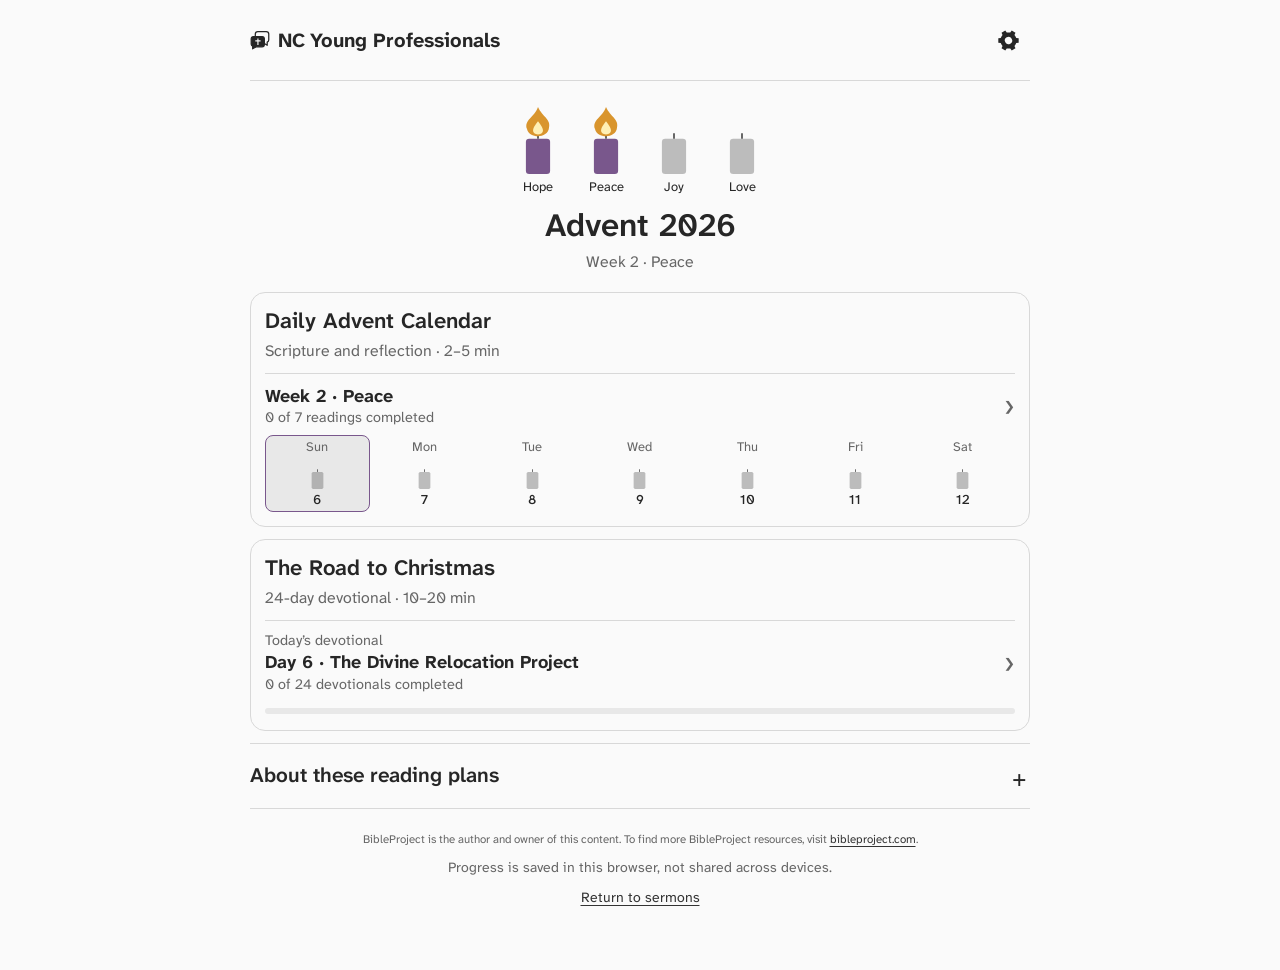
==== advent/index.html @ 1913b5bd "Share on-demand YouTube player across sermon and Advent pages" ====
<!doctype html>
<html lang="en"><head><meta charset="utf-8"><meta name="viewport" content="width=device-width,initial-scale=1"><meta name="theme-color" content="#fafafa"><meta name="robots" content="noindex, nofollow"><meta name="description" content="Advent reading companion for NC Young Professionals"><title>NC Young Professionals · Advent</title><link rel="icon" type="image/svg+xml" href="../favicon.svg?v=2"><link rel="stylesheet" href="../site.css?v=shared-player-1"><link rel="stylesheet" href="./season.css?v=6"><link rel="stylesheet" href="../video-player.css?v=1"></head><body><div class="shell"><header><a class="brand-home" href="../"><strong class="brand"><svg class="brand-icon" viewBox="0 0 64 64" aria-hidden="true" focusable="false">

<path d="M25 5h27a8 8 0 0 1 8 8v19a8 8 0 0 1-5 7v10l-13-8H25a8 8 0 0 1-8-8V13a8 8 0 0 1 8-8Z" fill="var(--bg)" stroke="currentColor" stroke-width="4" stroke-linejoin="round"/>
<g transform="translate(0 3) scale(.94)">
<path d="M12 19h29a8 8 0 0 1 8 8v19a8 8 0 0 1-8 8H22L9 61v-9a8 8 0 0 1-5-7V27a8 8 0 0 1 8-8Z" fill="currentColor" stroke="currentColor" stroke-width="4" stroke-linejoin="round"/>
<path d="M27 28v18m-7-12h14" fill="none" stroke="var(--bg)" stroke-width="4" stroke-linecap="square"/>
</g></svg>
<span>NC Young Professionals</span></strong></a><div class="header-actions"><button type="button" id="settings-open" aria-label="Settings" aria-haspopup="dialog" aria-controls="reading-settings"><svg viewBox="0 0 24 24" fill="currentColor" aria-hidden="true"><path transform="rotate(-30 12 12)" fill-rule="evenodd" d="M8.10 5.25 L9.67 4.56 L9.92 2.22 L14.08 2.22 L14.33 4.56 L15.90 5.25 L17.28 6.26 L19.43 5.31 L21.51 8.91 L19.61 10.30 L19.80 12.00 L19.61 13.70 L21.51 15.09 L19.43 18.69 L17.28 17.74 L15.90 18.75 L14.33 19.44 L14.08 21.78 L9.92 21.78 L9.67 19.44 L8.10 18.75 L6.72 17.74 L4.57 18.69 L2.49 15.09 L4.39 13.70 L4.20 12.00 L4.39 10.30 L2.49 8.91 L4.57 5.31 L6.72 6.26Z M15.5 12a3.5 3.5 0 1 0-7 0a3.5 3.5 0 1 0 7 0Z"/></svg></button></div></header><main><article id="article" class="season" aria-live="polite"><p>Loading Advent resources…</p></article></main></div><dialog id="reading-settings" aria-labelledby="settings-title">
<div class="settings-heading"><h2 id="settings-title">Settings</h2><button type="button" id="settings-close" aria-label="Close settings">×</button></div>
<div class="settings-row"><span class="translation-label-group"><span id="translation-label">Bible Translation</span><button type="button" class="info-button" id="translation-info" aria-label="About Bible translation" aria-expanded="false" aria-controls="translation-help"><svg viewBox="0 0 20 20" fill="none" stroke="currentColor" stroke-width="1.5" aria-hidden="true"><circle cx="10" cy="10" r="8"/><path d="M10 9v5"/><circle cx="10" cy="6" r=".8" fill="currentColor" stroke="none"/></svg></button><span id="translation-help" role="note" hidden>Bible translation changes links only.</span></span><div class="translation-picker" hidden><button type="button" id="translation" class="translation-badge" aria-expanded="false" aria-controls="translation-options" aria-label="Bible link translation"><span class="translation-abbreviation"></span></button><div id="translation-options" class="translation-options" role="group" aria-label="Bible translations" hidden></div></div></div>
<div class="settings-row font-row"><span id="font-label">Font</span><input type="hidden" id="reading-font" value="atkinson"><details id="font-picker"><summary aria-label="Choose reading font"><span id="selected-font">Atkinson Hyperlegible Next</span><span aria-hidden="true">⌄</span></summary><div class="font-options" role="radiogroup" aria-labelledby="font-label"><label data-font="andika"><input type="radio" name="font-choice" value="andika"><span>Andika</span></label><label data-font="atkinson"><input type="radio" name="font-choice" value="atkinson"><span>Atkinson Hyperlegible Next</span></label><label data-font="lexend"><input type="radio" name="font-choice" value="lexend"><span>Lexend</span></label><label data-font="opendyslexic"><input type="radio" name="font-choice" value="opendyslexic"><span>OpenDyslexic</span></label></div></details></div>
<div class="settings-row"><span id="size-label">Text Size</span><div class="size-options" role="group" aria-labelledby="size-label"><button id="smaller" aria-label="Decrease text size"><svg viewBox="0 0 24 24" fill="none" stroke="currentColor" stroke-width="2.4" stroke-linecap="round" aria-hidden="true"><path d="M5 12h14"/></svg></button><output id="reading-size-value" aria-live="polite">100%</output><button id="larger" aria-label="Increase text size"><svg viewBox="0 0 24 24" fill="none" stroke="currentColor" stroke-width="2.4" stroke-linecap="round" aria-hidden="true"><path d="M5 12h14M12 5v14"/></svg></button></div></div>
<div class="settings-row"><span id="appearance-label">Appearance</span><div class="appearance-options" role="group" aria-labelledby="appearance-label"><button type="button" id="theme-light"><svg viewBox="0 0 24 24" fill="none" stroke="currentColor" stroke-width="2.4" aria-hidden="true"><circle cx="12" cy="12" r="4"/><path d="M12 1v3m0 16v3M1 12h3m16 0h3M4.2 4.2l2.1 2.1m11.4 11.4 2.1 2.1M4.2 19.8l2.1-2.1M17.7 6.3l2.1-2.1"/></svg><span>Light</span></button><button type="button" id="theme-dark"><svg viewBox="0 0 24 24" fill="none" stroke="currentColor" stroke-width="2.4" aria-hidden="true"><path d="M20.5 14.2A8.8 8.8 0 0 1 9.8 3.5a8.8 8.8 0 1 0 10.7 10.7Z"/></svg><span>Dark</span></button></div></div>

</dialog><script src="../video-player.js?v=1" defer></script><script src="./season.js?v=7" defer></script></body></html>
---- site.css ----
@import url('https://fonts.googleapis.com/css2?family=Atkinson+Hyperlegible+Next:wght@400;500;600;700&display=swap');
:root {
  color-scheme: light;
  --bg: #fafafa;
  --text: #262626;
  --muted: #666666;
  --line: #d8d8d8;
  --selected: #e8e8e8;
  --link: #333333;
}

* {
  box-sizing: border-box;
}

body {
  margin: 0;
  background: var(--bg);
  color: var(--text);
  font: var(--reading-size,18px)/1.6 var(--reading-font, 'Atkinson Hyperlegible Next',system-ui,sans-serif);
}

body.dark {
  color-scheme: dark;
  --bg: #1c1c1c;
  --text: #eeeeee;
  --muted: #b8b8b8;
  --line: #484848;
  --selected: #383838;
  --link: #cccccc;
}

button {
  font: inherit;
  color: inherit;
  cursor: pointer;
}

a {
  color: var(--link);
  text-underline-offset: 3px;
}

button:focus-visible,a:focus-visible {
  outline: 3px solid var(--link);
  outline-offset: 3px;
}

.shell {
  width: min(100% - 36px,780px);
  margin: auto;
}

header {
  position: sticky;
  top: 0;
  z-index: 20;
  background: var(--bg);
  display: flex;
  align-items: center;
  justify-content: space-between;
  gap: 16px;
  padding: 18px 0;
  border-bottom: 1px solid var(--line);
}

header strong {
  font-size: 20px;
}

#theme {
  background: transparent;
  border: 1px solid var(--line);
  border-radius: 6px;
  min-height: 44px;
  padding: 5px 12px;
  font-size: 15px;
}

.weeks {
  display: flex;
  gap: 10px;
  overflow-x: auto;
  scroll-snap-type: x mandatory;
  padding: 18px 0;
}

.week {
  flex: 0 0 auto;
  min-height: 48px;
  padding: 9px 16px;
  border: 1px solid var(--line);
  background: transparent;
  border-radius: 6px;
  scroll-snap-align: start;
}

.week[aria-current=true] {
  background: var(--selected);
  border-color: var(--link);
  font-weight: 600;
}

h1 {
  font-size: 1.56em;
  line-height: 1.25;
  margin: 12px 0 18px;
  font-weight: 600;
}

h2 {
  font-size: 1.28em;
  line-height: 1.3;
  font-weight: 600;
  margin: 30px 0 12px;
}

p {
  margin: 12px 0;
}

ul,ol {
  padding-left: 26px;
  margin: 12px 0;
}

li {
  padding-left: 5px;
  margin: 0 0 16px;
}

blockquote {
  margin: 12px 0;
  padding: 0 0 0 18px;
  border-left: 3px solid var(--line);
}

blockquote p {
  margin: 0 0 15px;
}

.credit {
  color: var(--muted);
  font-size: .9em;
}

.source {
  margin: 30px 0 36px;
  font-size: 15px;
}

.empty {
  color: var(--muted);
}

article {
  padding-bottom: 18px;
}

@media(max-width:500px) {
  body {
    --reading-size: 17px;
  }
  header strong {
    font-size: 18px;
  }
  h1 {
    font-size: 1.47em;
  }
  h2 {
    font-size: 1.29em;
  }
  .shell {
    width: calc(100% - 32px);
  }
  h2 {
    margin-top: 26px;
  }
}

.controls {
  display: flex;
  gap: 6px;
  flex-shrink: 0;
}

.controls button {
  appearance: none;
  background: transparent;
  border: 0;
  border-radius: 0;
  min-width: 44px;
  min-height: 44px;
  padding: 5px;
  font-size: 17px;
}

.controls button:disabled {
  opacity: .35;
  cursor: default;
}

#theme {
  border: 0;
  border-radius: 0;
  padding: 5px;
  font-size: 22px;
}

#theme svg {
  width: 21px;
  height: 21px;
  display: block;
  margin: auto;
}

.subtitle {
  color: var(--muted);
  margin: 6px 0 20px;
  font-size: .95em;
}

h1 {
  margin-bottom: 0;
}

details {
  border-bottom: 1px solid var(--line);
  padding: 0;
}

summary {
  cursor: pointer;
  min-height: 56px;
  padding: 14px 28px 14px 0;
  list-style: none;
  position: relative;
  font-size: 1.15em;
  font-weight: 600;
  line-height: 1.35;
}

summary::-webkit-details-marker {
  display: none;
}

summary::after {
  content: '+';
  position: absolute;
  right: 3px;
  top: 14px;
  font-size: 24px;
  font-weight: 400;
}

details[open]>summary::after {
  content: '−';
}

summary:focus-visible {
  outline: 3px solid var(--link);
  outline-offset: 2px;
}

.section-body {
  padding: 0 0 14px;
}

details[open]>.section-body {
  padding-top: 5px;
}

@media(max-width:380px) {
  header {
    gap: 8px;
  }
  header strong {
    font-size: 16px;
  }
  .controls {
    gap: 4px;
  }
}

.controls button:hover:not(:disabled) {
  color: var(--link);
}

.week {
  text-decoration: none;
  color: inherit;
}

.date-share {
  display: flex;
  align-items: center;
  gap: 4px;
  flex-wrap: wrap;
  margin: 6px 0 20px;
}

.date-share .subtitle {
  margin: 0;
}

.permalink-separator {
  color: var(--muted);
  font-size: 0.95em;
}

.copy-link {
  appearance: none;
  background: none;
  border: 0;
  padding: 4px 0;
  min-height: 44px;
  color: var(--muted);
  font: inherit;
  font-size: 14px;
  cursor: pointer;
  display: inline-flex;
  align-items: center;
  gap: 5px;
}

.copy-link:hover {
  color: var(--link);
}

.copy-link svg {
  width: 16px;
  height: 16px;
}

.share-status {
  font-size: 14px;
  color: var(--muted);
}

.permalink-field {
  width: 100%;
  font: inherit;
  font-size: 14px;
  padding: 8px;
  background: var(--bg);
  color: var(--text);
  border: 1px solid var(--line);
}

.controls button {
  font-weight: 700;
}

#smaller {
  font-size: 17px;
}

#larger {
  font-size: 25px;
}

.copy-link {
  font-size: 20px;
  min-width: 44px;
  justify-content: center;
}

.controls {
  align-items: center;
}

@media(max-width:400px) {
  header {
    flex-wrap: wrap;
    gap: 6px;
  }
  header strong {
    font-size: 17px;
  }
}

.controls {
  gap: 0;
  align-items: baseline;
}

.controls button {
  min-width: 34px;
  padding-left: 3px;
  padding-right: 3px;
}

#smaller {
  font-size: 15px;
}

#theme {
  align-self: center;
  margin-left: 2px;
}

@media(max-width:380px) {
  .controls {
    gap: 0;
  }
}

.copy-link {
  font-size: .95em;
  line-height: 1.6;
}

.copy-link span {
  font-size: 1em;
  line-height: 1;
}

.copy-link span {
  filter: grayscale(1);
}

.week-strip {
  display: flex;
  align-items: center;
  gap: 10px;
}

.week-strip .weeks {
  flex: 1;
  min-width: 0;
}

.archive-toggle {
  flex: 0 0 44px;
  width: 44px;
  height: 48px;
  border: 1px solid var(--line);
  border-radius: 6px;
  background: transparent;
  color: var(--text);
  font-size: 25px;
  font-weight: 700;
  line-height: 1;
}

.archive-toggle[aria-expanded=true] {
  background: var(--selected);
}

.archive {
  max-height: 360px;
  overflow-y: auto;
  border: 1px solid var(--line);
  border-radius: 6px;
  margin: 0 0 22px;
  padding: 6px;
}

.archive .week {
  display: block;
  border: 0;
  border-radius: 3px;
  white-space: normal;
  min-height: 48px;
  padding: 10px 12px;
  font-size: .95em;
}

.archive .week+.week {
  border-top: 1px solid var(--line);
}

.archive .week span {
  display: block;
  font-size: .9em;
  color: var(--muted);
  font-weight: 400;
}

.archive .week[aria-current=true] {
  background: var(--selected);
}

.archive-toggle {
  display: flex;
  flex-direction: column;
  align-items: center;
  justify-content: center;
  padding: 0;
  font-size: 21px;
  line-height: 1;
}

.archive-toggle span {
  display: flex;
  align-items: center;
  justify-content: center;
  flex: 1;
  width: 100%;
  line-height: 1;
}

.archive-toggle .triangle-up {
  opacity: .3;
}

.archive-toggle[aria-expanded=true] .triangle-up {
  opacity: 1;
}

.archive-toggle[aria-expanded=true] .triangle-down {
  opacity: .3;
}

.archive-toggle .triangle-up {
  display: none;
}

.archive-toggle .triangle-down {
  display: flex;
  opacity: 1;
}

.archive-toggle[aria-expanded=true] .triangle-up {
  display: flex;
  opacity: 1;
}

.archive-toggle[aria-expanded=true] .triangle-down {
  display: none;
}

.archive-toggle span {
  flex: 0 0 auto;
}

.slide-track {
  display: flex;
  overflow-x: auto;
  scroll-snap-type: x mandatory;
  overscroll-behavior-x: contain;
  scrollbar-width: thin;
  aspect-ratio: 16/9;
  background: #eeeeee;
}

.slide-track figure {
  flex: 0 0 100%;
  width: 100%;
  margin: 0;
  scroll-snap-align: start;
  scroll-snap-stop: always;
}

.slide-track img {
  display: block;
  width: 100%;
  height: 100%;
  object-fit: contain;
}

.slide-deck {
  position: relative;
  --slide-control-height: 44px;
  --slide-control-width: 124px;
}

.slide-controls {
  position: absolute;
  right: 4px;
  bottom: 4px;
  display: flex;
  align-items: center;
  border-radius: 8px;
  background: rgb(255 255 255 / 26%);
  color: #262626;
}

.slide-controls button {
  background: none;
  border: 0;
  color: inherit;
  width: 44px;
  height: var(--slide-control-height);
  font-size: 24px;
}

.slide-controls button:disabled {
  opacity: .3;
  cursor: default;
}

.slide-count {
  font-size: .85em;
  min-width: 36px;
  text-align: center;
}

.slide-track:focus-visible {
  outline: 3px solid var(--link);
  outline-offset: 2px;
}

.date-share {
  margin-top: 0;
  margin-bottom: 12px;
  min-height: 0;
}

.date-share .copy-link {
  justify-content: flex-start;
  min-height: 28px;
  padding-top: 0;
  padding-bottom: 0;
  line-height: 1.6;
}

.teaser {
  border-bottom: 0;
  margin: 0 0 14px;
}

.teaser>summary {
  font-size: 1em;
  font-weight: 400;
  line-height: 1.6;
  padding: 0 26px 0 0;
  min-height: 0;
}

.teaser>summary::after {
  content: '';
  top: 9px;
  right: 5px;
  width: 8px;
  height: 8px;
  border-right: 2px solid currentColor;
  border-bottom: 2px solid currentColor;
  transform: rotate(45deg);
}

.teaser[open]>summary::after {
  content: '';
  transform: rotate(225deg);
  top: 13px;
}

.teaser-rest p {
  margin: 12px 0 0;
}

.teaser:not([open]) {
  border-bottom: 1px solid var(--line);
  margin-bottom: 0;
}

.teaser:not([open])>summary {
  min-height: 56px;
  padding: 14px 28px 14px 0;
  font-size: 1.15em;
  font-weight: 600;
  line-height: 1.35;
}

.teaser:not([open]) .teaser-opening {
  display: none;
}

.teaser[open] .teaser-label {
  display: none;
}

.teaser:not([open])>summary::after {
  content: '+';
  border: 0;
  width: auto;
  height: auto;
  transform: none;
  top: 14px;
  right: 3px;
  font-size: 24px;
  font-weight: 400;
}

.week-strip {
  align-items: stretch;
}

.week-strip .weeks {
  flex: 0 1 auto;
  width: max-content;
}

.archive-toggle {
  flex: 0 0 auto;
  align-self: stretch;
  width: auto;
  height: auto;
  min-height: 48px;
  margin: 18px 0;
  padding: 9px 16px;
  font: inherit;
  border: 1px solid var(--line);
  border-radius: 6px;
  display: flex;
  align-items: center;
  justify-content: center;
}

.archive-toggle svg {
  width: 1.3em;
  height: 1.6em;
  display: block;
}

.section-body li {
  margin-bottom: 8px;
}

.section-body li:last-child {
  margin-bottom: 0;
}

.section-body>ul,.section-body>ol {
  margin-top: 0;
  margin-bottom: 8px;
}

details:not(.teaser)[open]>summary {
  padding-bottom: 7px;
}

details:not(.teaser)[open]>.section-body {
  padding-top: 0;
}

details:not(.teaser)>summary {
  padding-top: 10px;
  padding-bottom: 10px;
  min-height: 48px;
}

details:not(.teaser)[open]>summary {
  padding-bottom: 4px;
}

details:not(.teaser)>summary::after {
  top: 10px;
}

.scripture-poetry p {
  margin: 0 0 8px;
}

.scripture-poetry p:last-child {
  margin-bottom: 0;
}

.brand {
  display: inline-flex;
  align-items: center;
  gap: 8px;
  min-width: 0;
}

.brand-icon {
  height: 1em;
  width: 1em;
  flex: 0 0 1em;
  display: block;
}

.draft-status {
  font-size: .8em;
  font-weight: 700;
  margin: 0 0 .5em;
  color: var(--muted);
}

.slide-track:has(.text-slide) {
  aspect-ratio: 16/9;
  border-radius: 10px;
  scrollbar-width: none;
  background: #eeeeee center / contain no-repeat;
}

.slide-track:has(.text-slide)::-webkit-scrollbar {
  display: none;
}

.slide-track .text-slide {
  box-sizing: border-box;
  display: flex;
  align-items: stretch;
  min-width: 0;
  min-height: 0;
  padding: clamp(8px,2vw,16px);
  padding-bottom: calc(var(--slide-control-height) + 4px);
}

.slide-track .text-slide:has(.is-quote) {
  padding-bottom: 4px;
}

.text-slide-copy {
  width: 100%;
  min-height: 0;
  overflow-y: auto;
  overscroll-behavior-y: contain;
  border-radius: 8px;
  padding: .85em;
  color: #262626;
  scrollbar-width: thin;
  scrollbar-color: rgb(38 38 38 / 35%) transparent;
}

.text-slide-copy h2 {
  font-size: 1.15em;
  margin: 0 0 .5em;
}

.text-slide-copy p {
  margin: 0;
}

.text-slide-copy p+p {
  margin-top: .6em;
}

@supports selector(::-webkit-scrollbar) {
  .text-slide-copy {
    scrollbar-width: auto;
    scrollbar-color: auto;
  }
  .text-slide-copy::-webkit-scrollbar {
    width: 10px;
  }
  .text-slide-copy::-webkit-scrollbar-track {
    background: transparent;
    margin-block: 6px;
  }
  .text-slide-copy::-webkit-scrollbar-thumb {
    background: rgb(38 38 38 / 35%);
    border: 2px solid transparent;
    background-clip: padding-box;
    border-radius: 999px;
  }
}

.text-slide-copy .slide-quote {
  margin: 0;
  padding: 0;
  border: 0;
  text-align: left;
  font-weight: 400;
}

.text-slide-copy.is-quote {
  display: flex;
  flex-direction: column;
  gap: .5em;
  overflow: hidden;
  padding-bottom: 0;
}

.slide-quote-frame {
  position: relative;
  min-height: 0;
  display: flex;
  flex-direction: column;
}

.slide-quote-scroll {
  min-height: 0;
  overflow-y: auto;
  overscroll-behavior-y: contain;
  padding-inline-end: 12px;
  scrollbar-width: none;
}

.slide-quote-scroll::-webkit-scrollbar {
  display: none;
}

.slide-quote-bar {
  position: absolute;
  inset: 4px 0;
  width: 6px;
  left: auto;
  border-radius: 999px;
  background: rgb(38 38 38 / 10%);
  pointer-events: none;
}

.slide-quote-thumb {
  display: block;
  width: 100%;
  border-radius: inherit;
  background: rgb(38 38 38 / 35%);
}

.text-slide-copy .slide-attribution {
  margin-top: auto;
  padding-right: var(--slide-control-width);
  text-align: left;
  flex-shrink: 0;
  font-size: .85em;
  line-height: 1.2;
  min-height: var(--slide-control-height);
  display: flex;
  flex-direction: column;
  justify-content: center;
}

.slide-attribution strong,.slide-attribution em {
  display: block;
}

.text-slide-copy.is-statement {
  display: flex;
  text-align: center;
}

.text-slide-copy.is-statement p {
  margin: auto;
  font-size: 1.45em;
  line-height: 1.3;
  white-space: pre-line;
}

.controls {
  position: relative;
}

.translation-picker {
  align-self: center;
  margin-inline-end: 5px;
}

.controls .translation-badge {
  display: flex;
  align-items: center;
  gap: 4px;
  min-height: 34px;
  padding: 0 6px;
  border: 1px solid var(--line);
  border-radius: 5px;
  font-size: .75rem;
  font-weight: 700;
}

.translation-badge svg {
  width: 15px;
  height: 15px;
  flex: none;
}

.translation-options {
  position: absolute;
  z-index: 5;
  top: calc(100% + 4px);
  right: 0;
  width: max-content;
  max-width: min(24rem,calc(100vw - 32px));
  max-height: 60vh;
  overflow: auto;
  padding: 4px;
  border: 1px solid var(--line);
  border-radius: 7px;
  background: var(--bg);
  box-shadow: 0 4px 12px #0002;
}

.controls .translation-option {
  display: block;
  width: 100%;
  padding: 7px 10px;
  text-align: left;
  font-size: .875rem;
  font-weight: 400;
  line-height: 1.3;
  border-radius: 4px;
}

.translation-option b {
  font-weight: 700;
}

.translation-option:hover,.translation-option[aria-pressed=true] {
  background: var(--selected);
}

.translation-option:focus-visible {
  outline-offset: -3px;
}

@media(max-width:400px) {
  .controls {
    margin-inline-start: auto;
  }
}

.slide-deck-section[open] .slide-track:has(.text-slide) {
  background-image: var(--slide-background, none);
}

.red-letter {
  color: #a12626;
}

body.dark .red-letter {
  color: #ff9292;
}

.slide-reference {
  display: inline-flex;
  align-items: center;
  gap: 0.2em;
  padding: 0.08em 0.35em;
  border-radius: 0.35em;
  background: var(--selected);
  line-height: 1.2;
  text-decoration: none;
  white-space: nowrap;
}

.slide-reference:hover {
  background: var(--line);
}

.slide-reference svg {
  width: 1em;
  height: 1em;
}

.series-nav {
  display: flex;
  flex-wrap: wrap;
  align-items: center;
  gap: 0.4rem;
  margin-top: 12px;
}

.series-name {
  margin-inline-end: 0.15rem;
  font-size: 1.05em;
  font-style: italic;
  font-weight: 600;
}

.series-part {
  display: inline-block;
  padding: 0.1em 0.6em;
  border: 1px solid var(--line);
  border-radius: 0.4em;
  color: var(--link);
  font-size: 0.85em;
  line-height: 1.5;
  text-decoration: none;
}

a.series-part:hover {
  background: var(--selected);
}

.series-part[aria-current="page"] {
  border-color: var(--text);
  background: var(--text);
  color: var(--bg);
}

.series-nav + h1 {
  margin-top: 0.2em;
}

.teaser[open]:has(+ details.recording[open]) {
  margin-bottom: 0;
}

details.recording[open] > summary {
  min-height: 24px;
  padding: 0 26px 0 0;
  font-size: 0;
}

details.recording[open] > summary::after {
  content: '';
  top: 8px;
  right: 5px;
  width: 8px;
  height: 8px;
  border-right: 2px solid currentColor;
  border-bottom: 2px solid currentColor;
  transform: rotate(225deg);
}

.follow-ups-toggle {
  background: none;
  border: 0;
  padding: 0;
  color: var(--link);
  font-size: 15px;
  text-decoration: underline;
  text-underline-offset: 3px;
}
.group-follow-up { color: var(--muted); }
.group-follow-up[hidden] { display: none; }

/* Keep anchored content and keyboard focus below the sticky header. */
html {
  scroll-padding-top: calc(var(--header-height, 80px) + 12px);
}

@font-face { font-family: 'OpenDyslexic'; src: url('./fonts/OpenDyslexic-Regular.woff2'); font-weight: 400; font-style: normal; font-display: swap; }

@font-face { font-family: 'OpenDyslexic'; src: url('./fonts/OpenDyslexic-Bold.woff2'); font-weight: 700; font-style: normal; font-display: swap; }

@font-face { font-family: 'OpenDyslexic'; src: url('./fonts/OpenDyslexic-Italic.woff2'); font-weight: 400; font-style: italic; font-display: swap; }

@font-face { font-family: 'OpenDyslexic'; src: url('./fonts/OpenDyslexic-Bold-Italic.woff2'); font-weight: 700; font-style: italic; font-display: swap; }

@font-face { font-family: 'Andika'; src: url('./fonts/Andika-Regular.ttf'); font-weight: 400; font-style: normal; font-display: swap; }

@font-face { font-family: 'Andika'; src: url('./fonts/Andika-Bold.ttf'); font-weight: 700; font-style: normal; font-display: swap; }

@font-face { font-family: 'Andika'; src: url('./fonts/Andika-Italic.ttf'); font-weight: 400; font-style: italic; font-display: swap; }

@font-face { font-family: 'Andika'; src: url('./fonts/Andika-BoldItalic.ttf'); font-weight: 700; font-style: italic; font-display: swap; }

@font-face { font-family: 'Lexend'; src: url('./fonts/Lexend.ttf'); font-weight: 100 900; font-display: swap; }
#settings-open { display: grid; place-items: center; flex: 0 0 44px; width: 44px; height: 44px; padding: 8px; border: 0; background: transparent; border-radius: 6px; }
#settings-open svg { width: 27px; height: 27px; }
:is(#reading-settings, #sermon-archive) { color: var(--text); background: var(--bg); border: 1px solid var(--line); border-radius: 16px; padding: 24px; width: min(480px, calc(100% - 32px)); max-height: calc(100dvh - 32px); overflow-y: auto; font: 17px/1.5 'Atkinson Hyperlegible Next', system-ui, sans-serif; }
:is(#reading-settings, #sermon-archive)::backdrop { background: #0006; }
body:has(:is(#reading-settings, #sermon-archive)[open]) { overflow: hidden; }
.settings-heading { display: flex; align-items: center; justify-content: space-between; gap: 12px; margin-bottom: 12px; }
.settings-heading h2 { font-size: 23px; margin: 0; }
#settings-close { border: 0; background: transparent; font-size: 30px; width: 44px; height: 44px; }
.settings-row { display: flex; justify-content: space-between; align-items: center; gap: 14px; padding: 18px 0; border-bottom: 1px solid var(--line); }
.settings-row > label, .settings-row > span { font-weight: 600; }
.settings-row select, .settings-row .translation-badge { font: inherit; color: inherit; background: var(--bg); border: 1px solid var(--line); border-radius: 6px; padding: 8px 10px; min-height: 44px; width: 180px; max-width: 48vw; }
.settings-row .translation-picker { position: relative; margin: 0; }
.settings-row .translation-badge { display: flex; align-items: center; gap: 8px; justify-content: center; cursor: pointer; }
.settings-row .translation-badge::after { content: '⌄'; margin-left: auto; }
.settings-row .translation-badge svg { width: 18px; height: 18px; }
.settings-row .translation-options { position: static; width: 100%; max-height: 210px; box-shadow: none; margin-top: 6px; }
.settings-row:has(.translation-options:not([hidden])) { align-items: flex-start; }
.settings-row .translation-option { display: block; width: 100%; text-align: left; border: 0; border-radius: 4px; background: transparent; padding: 9px; font-size: 15px; }
.settings-row .translation-option[aria-pressed=true], .settings-row .translation-option:hover { background: var(--selected); }
.size-options, .appearance-options { display: flex; align-items: center; border: 1px solid var(--line); border-radius: 7px; overflow: hidden; }
.size-options button, .appearance-options button { border: 0; background: transparent; padding: 8px 10px; min-height: 44px; min-width: 44px; }
.size-options output { min-width: 58px; text-align: center; }
.size-options #smaller { font-size: 16px; }
.size-options #larger { font-size: 25px; }
.appearance-options button[aria-pressed=true] { background: var(--text); color: var(--bg); }
:is(#reading-settings, #sermon-archive) button:focus-visible, #reading-font:focus-visible { outline: 2px solid var(--text); outline-offset: -3px; }
.settings-note { font-size: 14px; color: var(--muted); margin: 20px 0 0; }
@media (max-width: 540px) {
  :is(#reading-settings, #sermon-archive) { margin: auto 0 0; width: 100%; max-width: 100%; max-height: 90dvh; border-radius: 18px 18px 0 0; padding: 20px 20px max(24px, env(safe-area-inset-bottom)); }
  header { flex-wrap: nowrap; gap: 8px; }
}
@media (max-width: 350px) {
  .settings-row { flex-wrap: wrap; }
}

.translation-label-group { position: relative; display: flex; flex-wrap: wrap; align-items: center; gap: 4px; }
.info-button { display: inline-grid; place-items: center; width: 28px; height: 28px; padding: 0; border: 1px solid var(--muted); border-radius: 50%; background: transparent; color: var(--muted); font: 600 15px Georgia, serif; cursor: pointer; }
#translation-help { flex-basis: 100%; font-size: 14px; font-weight: 400; color: var(--muted); padding-top: 5px; }
.font-row { align-items: flex-start; }
#font-picker { width: 260px; max-width: 70%; margin: 0; padding: 0; border: 0; }
#font-picker summary { display: flex; justify-content: space-between; align-items: center; gap: 8px; min-height: 44px; padding: 8px 10px; border: 1px solid var(--line); border-radius: 6px; cursor: pointer; font-size: 16px; font-weight: 400; }
#font-picker summary::after, #font-picker summary::before { display: none; }
#font-picker summary::-webkit-details-marker { display: none; }
#font-picker .font-options { padding: 4px; margin-top: 4px; border: 1px solid var(--line); border-radius: 6px; }
.font-options label { display: flex; align-items: center; gap: 8px; min-height: 48px; padding: 8px; cursor: pointer; font-size: 16px; }
.font-options label:has(:checked) { background: var(--selected); border-radius: 4px; }
.font-options input { accent-color: var(--text); flex-shrink: 0; }

/* Small information glyph with a comfortably sized tap target. */
.info-button { width: 28px; height: 32px; border: 0; flex: 0 0 28px; }
.info-button svg { width: 15px; height: 15px; }
.appearance-options button { display: inline-flex; align-items: center; justify-content: center; gap: 7px; }
.appearance-options svg { width: 21px; height: 21px; flex-shrink: 0; }
#settings-open svg { width: 25px; height: 25px; }

.size-options button { display: grid; place-items: center; }
.size-options button svg { width: 20px; height: 20px; }

/* Series metadata stays compact without changing badge navigation. */
.series-part-wrap {
  display: inline-flex;
}
.series-part-tooltip {
  display: none;
  position: fixed;
  z-index: 30;
  width: max-content;
  max-width: min(280px, calc(100vw - 16px));
  padding: 9px 12px;
  border: 1px solid var(--line);
  border-radius: 7px;
  background: var(--bg);
  color: var(--text);
  box-shadow: 0 3px 12px #0002;
  font-size: 14px;
  line-height: 1.4;
  font-style: normal;
  font-weight: 400;
  text-align: left;
  white-space: normal;
}
.series-part-tooltip strong,
.series-part-tooltip > span {
  display: block;
}
.series-part-tooltip > span {
  margin-top: 3px;
  color: var(--muted);
}
.series-part-wrap.show-tooltip .series-part-tooltip {
  display: block;
}
.series-part[tabindex]:focus-visible {
  outline: 3px solid var(--link);
  outline-offset: 3px;
}

/* Primary navigation lives beside Settings, without repeating the sermon heading. */
.header-actions {
  display: flex;
  align-items: center;
  gap: 4px;
  flex-shrink: 0;
}
header .brand { min-width: 0; }
.header-archive {
  display: grid;
  place-items: center;
  position: relative;
  flex: 0 0 44px;
  width: 44px;
  height: 44px;
  padding: 8px;
  border: 0;
  border-radius: 6px;
  background: transparent;
}
.header-archive svg { width: 25px; height: 25px; }
.header-archive::after {
  content: 'All Sermons';
  display: none;
  position: absolute;
  top: calc(100% + 4px);
  right: 0;
  padding: 5px 8px;
  border: 1px solid var(--line);
  border-radius: 5px;
  background: var(--bg);
  color: var(--text);
  font: 14px/1.4 'Atkinson Hyperlegible Next', system-ui, sans-serif;
  white-space: nowrap;
}
.header-archive:focus-visible::after { display: block; }
@media (hover: hover) {
  .header-archive:hover::after { display: block; }
}
body:has(#sermon-archive[open]) .header-archive::after { display: none; }
#archive-close {
  width: 44px;
  height: 44px;
  border: 0;
  background: transparent;
  font-size: 30px;
}
#sermon-archive .archive {
  margin: 0;
  padding: 0;
  border: 0;
  max-height: min(55dvh, 440px);
  overflow-y: auto;
  overscroll-behavior: contain;
}
#sermon-archive .archive .week {
  padding: 13px 12px;
  text-decoration: none;
  line-height: 1.4;
}
.archive-sermon-title {
  display: block;
  font-size: 1em;
  font-weight: 600;
}
.archive-series {
  display: block;
  margin-top: 3px;
  color: var(--muted);
  font-size: .9em;
}
#sermon-archive .archive .archive-metadata {
  margin-top: 4px;
  font-size: .85em;
}
#sermon-archive .week:hover,
#sermon-archive .week:focus-visible { background: var(--selected); }

/* Speaker archives use text-only cards on small screens. */
.speaker-link { color: inherit; }
.speaker-heading { margin-top: 24px; }
.speaker-sermon { padding: 20px 0; border-bottom: 1px solid var(--line); }
.speaker-sermon h2 { margin: 0 0 4px; font-size: 1.2em; }
.speaker-sermon h2 a { text-decoration: none; }
.speaker-sermon h2 a:hover { text-decoration: underline; }
.speaker-series, .speaker-date { margin: 2px 0; color: var(--muted); font-size: .9em; }
.speaker-sermon-body { margin-top: 12px; }
.speaker-description p { margin: 0 0 10px; }
.speaker-description p:last-child { margin-bottom: 0; }
.speaker-thumbnail { display: none; }
@media (min-width: 701px) {
  .speaker-sermon-body { display: flex; align-items: flex-start; gap: 18px; }
  .speaker-thumbnail { display: block; flex: 0 0 220px; border-radius: 6px; overflow: hidden; }
  .speaker-thumbnail img { display: block; width: 100%; height: auto; aspect-ratio: 16 / 9; object-fit: cover; }
  .speaker-description { flex: 1; min-width: 0; }
}

/* Emphasize only the name in collection page headings. */
.speaker-heading { font-weight: 400; }
.speaker-heading strong { font-weight: 700; }

/* The full brand returns to the latest published guide. */
.brand-home { display: inline-flex; min-width: 0; color: inherit; text-decoration: none; }

/* Consecutive series form compact, visually connected archive groups. */
#sermon-archive .archive-group + .archive-group { margin-top: 24px; }
#sermon-archive .archive-group h3 { margin: 0 0 8px; padding: 0 4px; font-size: 1.05em; font-weight: 600; font-style: italic; }
#sermon-archive .archive-group h3 a { color: inherit; text-decoration: none; }
#sermon-archive .archive-group h3 a:hover { text-decoration: underline; }
#sermon-archive .archive-group-entries { border-left: 2px solid var(--line); margin-left: 4px; padding-left: 10px; }
#sermon-archive .archive-group-entries .week { display: block; border: 0; border-radius: 5px; padding: 9px 10px; }
#sermon-archive .archive-group-entries .week + .week { margin-top: 2px; }
#sermon-archive .archive-part { font-weight: 400; color: var(--muted); }

/* Quiet, theme-aware badges distinguish series and speaker links. */
a.series-name, a.speaker-link, a.browse-series {
  display: inline-flex;
  align-items: center;
  gap: .3em;
  max-width: 100%;
  padding: .06em .35em;
  border-radius: .3em;
  background: var(--selected);
  color: inherit;
  text-decoration: none;
  vertical-align: baseline;
}
.browse-icon {
  width: .8em;
  height: .8em;
  flex: 0 0 .8em;
  opacity: .7;
}
a.series-name:hover, a.speaker-link:hover, a.browse-series:hover,
#sermon-archive .archive-group h3 a.browse-series:hover {
  background: var(--line);
  text-decoration: none;
}

/* The permalink is centered beside the title and its metadata, below the series. */
.guide-heading {
  display: grid;
  grid-template-columns: minmax(0, 1fr) 44px;
  grid-template-areas: "series series" "title permalink" "metadata permalink" "status status" "field field";
  column-gap: 12px;
  margin-bottom: 12px;
}
.guide-heading > .series-nav { grid-area: series; }
.guide-heading > h1 { grid-area: title; margin: .2em 0 4px; overflow-wrap: anywhere; }
.guide-heading > .date-share { grid-area: metadata; margin: 0; }
.guide-heading > .copy-link { grid-area: permalink; align-self: center; justify-self: end; justify-content: center; width: 44px; min-height: 44px; }
.guide-heading > .share-status { grid-area: status; }
.guide-heading > .permalink-field { grid-area: field; }

/* Badge styling separates the speaker from the guide date without punctuation. */
.guide-heading .subtitle { display: flex; flex-wrap: wrap; align-items: center; column-gap: .6em; row-gap: .15em; }
---- advent/season.css ----
.season{padding:20px 0 40px;--purple:#79578c;--rose:#a65479;--gold:#d9952d}.dark .season{--purple:#bda1cf;--rose:#e2a0ba;--gold:#ffc671}.season h1,.season h2,.season h3{margin:0;line-height:1.25}.season p{margin:.5em 0}.season .muted{color:var(--muted);font-size:.88em}.season .hero{text-align:center;padding:12px 0 22px}.season .hero h1{font-size:1.8em}.season .hero-art{display:flex;justify-content:center;gap:12px;align-items:end;margin:0 auto 15px;max-width:320px}.season .hero-candle{display:grid;justify-items:center;flex:1;min-width:0;font-size:.72em}.season .hero-candle svg{width:54px;height:94px;max-width:100%}.season .candle-body{fill:var(--purple)}.season .rose .candle-body{fill:var(--rose)}.season .unlit .candle-body{fill:var(--muted);opacity:.42}.season .flame{fill:var(--gold);transform-origin:50% 35%;animation:ignite .4s ease-out}.season .inner-flame{fill:#fff0b5}.season .wick{stroke:var(--muted);stroke-width:1.8}.season .card{border:1px solid var(--line);border-radius:15px;padding:16px;margin:0 0 14px}.season .card h2{font-size:1.22em}.season .progress{display:flex;justify-content:space-between;gap:8px;font-size:.83em;color:var(--muted);margin-top:12px}.season progress{display:block;appearance:none;width:100%;height:6px;border:none;border-radius:20px;overflow:hidden;background:var(--selected);margin:6px 0 12px;accent-color:var(--purple)}.season progress::-webkit-progress-bar{background:var(--selected)}.season progress::-webkit-progress-value{background:var(--purple)}.season progress::-moz-progress-bar{background:var(--purple)}.season .action{display:block;padding:11px 12px;background:var(--selected);border:1px solid var(--line);border-radius:9px;text-decoration:none;font-weight:600;text-align:center;width:100%;min-height:44px}.season .action:hover{border-color:var(--purple)}.season .calendar-grid{display:grid;grid-template-columns:repeat(7,minmax(0,1fr));gap:4px}.season .star-grid{grid-template-columns:repeat(6,minmax(0,1fr))}.season .tile{display:flex;flex-direction:column;align-items:center;justify-content:center;min-width:0;min-height:54px;border:1px solid var(--line);border-radius:8px;padding:4px 1px;text-decoration:none;line-height:1.1;font-size:.8em}.season .tile svg{width:26px;height:36px}.season .tile[aria-current=date]{outline:2px solid var(--purple);outline-offset:-2px}.season .tile.selected{background:var(--selected)}.season .tile.complete{border-color:var(--purple)}.season .star{fill:none;stroke:var(--muted);stroke-width:1.2}.season .complete .star{fill:var(--gold);stroke:var(--gold)}.season .week-label{font-size:.84em;font-weight:600;margin:10px 0 5px}.season .day-nav{display:flex;align-items:center;gap:8px;justify-content:space-between;text-align:center;margin:20px 0}.season .day-nav a{font-size:1.5em;text-decoration:none;border:1px solid var(--line);border-radius:8px;padding:3px 12px;min-width:44px}.season .day-nav span.edge{width:44px}.season .day-nav h2{font-size:1.16em}.season .section{border-top:1px solid var(--line);padding:12px 0;margin:0}.season .section summary{cursor:pointer;font-weight:600}.season .section-content{padding:8px 0}.season .scriptures{display:flex;flex-direction:column;gap:10px;margin:8px 0}.season .scriptures a{width:fit-content}.season .foot{text-align:center;font-size:.78em;color:var(--muted);margin:22px 0}.season .breadcrumb{display:flex;gap:10px;flex-wrap:wrap;font-size:.88em;margin-bottom:16px}.season .calendar-toggle{margin:14px 0}.season .calendar-toggle summary{cursor:pointer;font-weight:600}.season .notice{font-size:.82em;color:var(--muted)}.season .complete-button{margin-top:12px}.season .complete-button[aria-pressed=true]{border-color:var(--purple)}.season .small-preview{margin:12px 0}.season .star-grid .tile{min-height:50px}.season .star-grid .tile svg{height:24px}.season .weekday{text-align:center;color:var(--muted);font-size:.72em}.season .source-link{display:inline-block;padding:8px 0}.season .future{color:var(--muted)}@keyframes ignite{from{opacity:.15;transform:scale(.7)}to{opacity:1;transform:scale(1)}}@media(prefers-reduced-motion:reduce){.season .flame{animation:none}}@media(max-width:400px){.season .card{padding:12px}.season .tile svg{width:23px;height:31px}.season .hero-art{gap:7px}.season .tile{min-height:50px}}
.season .devotional-paragraph{margin:0 0 1em;line-height:1.65;overflow-wrap:break-word}.season .devotional-paragraph:last-child{margin-bottom:0}.season .section-content .devotional-paragraph:first-child{margin-top:.35em}.season .scriptures>div{line-height:1.5}.season .scriptures a{display:inline}.season .card .section{margin:8px 0 0;padding:9px 0 0}.season .card .section summary{font-size:.86em}

/* Compact overview and weekly calendar */
.season .compact-hero{padding:4px 0 14px}
.season .compact-hero .hero-art{margin-bottom:7px;max-width:260px}
.season .compact-hero .hero-candle svg{height:72px;width:44px}
.season .compact-hero p{margin:.25em 0}
.season .compact-card{padding:14px;margin-bottom:12px}
.season .compact-card>p{margin:.2em 0 .6em}
.season .resource-link{display:flex;align-items:center;justify-content:space-between;gap:12px;border-top:1px solid var(--line);padding:10px 0 7px;color:var(--text);text-decoration:none;min-height:44px;line-height:1.35}
.season .resource-link>span:first-child{min-width:0;overflow-wrap:anywhere}
.season .resource-count{display:block;font-size:.8em}
.season .resource-chevron{font-size:1.7em;line-height:1;color:var(--muted)}
.season .compact-card progress{margin:7px 0 2px}
.season .plan-introductions{padding:8px 0}
.season .plan-introductions h3:not(:first-child){margin-top:1.1em}
.season .weekly-title{font-size:1.45em}
.season .week-tabs{display:grid;grid-template-columns:repeat(4,minmax(0,1fr));gap:5px;margin:14px 0}
.season .week-tabs a{display:flex;flex-direction:column;justify-content:center;align-items:center;min-width:0;min-height:53px;padding:7px 2px;line-height:1.25;text-decoration:none;color:var(--text);border:1px solid var(--line);border-radius:8px;text-align:center;overflow-wrap:anywhere}
.season .week-tabs a span{font-size:.7em;color:var(--muted)}
.season .week-tabs a strong{font-size:.88em;font-weight:600}
.season .week-tabs a[aria-current=page]{border-color:var(--purple);box-shadow:inset 0 0 0 1px var(--purple);background:var(--selected)}
.season .weekly-hero{text-align:center;padding:10px 0 14px}
.season .weekly-hero svg{display:block;width:54px;height:86px;margin:0 auto 6px}
.season .weekly-hero h2{font-size:1.7em}
.season .weekly-hero p{margin:.2em 0}
.season .weekly-progress{padding:10px 0 13px}
.season #weekly-count{display:block;font-size:.88em;font-weight:600;margin-bottom:7px}
.season .week-candles{display:grid;grid-template-columns:repeat(7,minmax(0,1fr));gap:3px}
.season .week-candle{display:flex;flex-direction:column;align-items:center;justify-content:center;min-width:0;min-height:66px;padding:4px 0;text-decoration:none;color:var(--text);border:1px solid transparent;border-radius:8px;line-height:1.2;gap:2px}
.season .week-candle[aria-current=date]{border-color:var(--purple);background:var(--selected)}
.season .week-candle:hover{background:var(--selected)}
.season .candle-art{display:block;line-height:0}
.season .candle-art svg{width:28px;height:43px;max-width:100%}
.season .candle-date{font-size:.75em;font-weight:500}
.season .compact-card .week-candle{min-height:48px;padding:3px 0}
.season .compact-card .candle-art svg{width:23px;height:34px}
.season .weekly-reading{border-top:1px solid var(--line);padding:13px 0 16px;scroll-margin-top:calc(var(--season-header-height,85px) + 12px)}
.season .weekly-reading.is-today{border-left:3px solid var(--purple);padding-left:10px;background:color-mix(in srgb,var(--purple) 5%,transparent)}
.season .reading-heading{display:flex;align-items:center;justify-content:space-between;gap:8px;margin-bottom:4px}
.season .reading-heading h3{font-size:.9em;color:var(--muted);line-height:1.35;font-weight:600}
.season .today-label{color:var(--purple)}
.season .reading-complete{flex:0 0 44px;display:grid;place-items:center;width:44px;height:44px;background:transparent;border:0;border-radius:50%;padding:6px;color:var(--muted)}
.season .reading-complete[aria-pressed=true]{color:var(--purple)}
.season .reading-complete:hover{background:var(--selected)}
.season .reading-complete svg{width:28px;height:28px;display:block}
.season .weekly-scripture .scriptures{margin:0 0 6px;font-weight:600}
.season .weekly-reflection .devotional-paragraph{margin:0;line-height:1.55}
.season .week-bottom-nav{display:flex;justify-content:space-between;align-items:center;border-top:1px solid var(--line);padding:10px 0;gap:10px}
.season .week-bottom-nav a{padding:8px 0;min-height:44px;text-decoration:none;font-weight:600}
.season .original-week{text-align:center;font-size:.82em}
@media(max-width:360px){.season .week-tabs{gap:3px}.season .week-tabs a{padding:5px 1px}.season .candle-art svg{width:23px;height:37px}.season .week-candles{gap:1px}}

/* Road to Christmas: compact stepping-stone strip and optional winding map. */
.season .road-navigation{margin:14px 0 12px}
.season .road-nav-heading{display:flex;align-items:center;justify-content:space-between;gap:8px;flex-wrap:wrap}
.season #road-count{font-size:.83em;color:var(--muted)}
.season .journey-toggle{display:flex;align-items:center;justify-content:center;gap:5px;min-height:44px;padding:3px 5px;border:0;background:transparent;color:var(--text);font-size:.8em}
.season .journey-toggle svg{width:19px;height:19px;flex:none}
.season .road-strip-row{display:flex;align-items:center;gap:2px}
.season .road-arrow{display:grid;place-items:center;flex:0 0 28px;min-height:44px;text-decoration:none;color:var(--muted);font-size:1.5em}
.season .road-strip{display:flex;min-width:0;flex:1;gap:3px;overflow-x:auto;overflow-y:hidden;scrollbar-width:none;overscroll-behavior-x:contain;padding:4px;scroll-padding:4px;scroll-snap-type:x proximity}
.season .road-strip::-webkit-scrollbar{display:none}
.season .road-marker{position:relative;display:flex;flex-direction:column;justify-content:center;align-items:center;gap:1px;text-decoration:none;color:var(--text);min-width:0;min-height:60px;border:1px solid transparent;border-radius:8px;background:var(--bg);line-height:1.15;padding:3px 1px}
.season .road-strip .road-marker{flex:0 0 48px;scroll-snap-align:center}
.season .road-marker svg{display:block;width:35px;height:33px;max-width:100%;overflow:visible}
.season .road-marker .bethlehem-art{height:35px;width:35px}
.season .stone-shape{fill:var(--bg);stroke:var(--muted);stroke-width:1.5;stroke-linejoin:round}
.season .stone-check{stroke:var(--bg);stroke-width:2.2;opacity:0}
.season .road-marker.is-complete .stone-shape{fill:var(--muted);stroke:var(--muted)}
.season .road-marker.is-complete .stone-check{opacity:1}
.season .bethlehem-shape{fill:var(--bg);stroke:var(--gold);stroke-width:1.7;stroke-linejoin:round}
.season .bethlehem-ray{stroke:var(--gold);stroke-width:1.5;stroke-linecap:round;opacity:.6}
.season .is-complete .bethlehem-shape{fill:var(--gold)}
.season .is-complete .bethlehem-ray{opacity:1}
.season .road-marker[aria-current=page]{border-color:var(--purple);box-shadow:inset 0 0 0 1px var(--purple);background:var(--selected)}
.season .road-marker:hover{background:var(--selected)}
.season .road-number{font-size:.75em;font-weight:500}
.season .road-marker.is-today .road-number::after{content:"";display:inline-block;background:var(--purple);width:5px;height:5px;border-radius:50%;margin-left:3px;vertical-align:middle}
.season #journey-panel{border:1px solid var(--line);border-radius:12px;margin:10px 0;padding:9px 5px 7px}
.season #journey-panel[hidden]{display:none}
.season .journey-endpoints{display:flex;justify-content:space-between;color:var(--muted);font-size:.73em;padding:0 5px 4px}
.season .journey-map{position:relative;display:grid;grid-template-columns:repeat(6,minmax(0,1fr));grid-template-rows:repeat(4,minmax(58px,auto));gap:4px 2px;padding:0}
.season .journey-path{position:absolute;inset:0;width:100%;height:100%;color:var(--muted);opacity:.55;pointer-events:none}
.season .journey-map .road-marker{z-index:1;justify-self:center;width:min(100%,54px);padding:2px 0}
.season .road-heading{display:flex;align-items:flex-start;justify-content:space-between;gap:8px;border-top:1px solid var(--line);padding:12px 0 15px}
.season .road-heading-copy{min-width:0}
.season .road-heading-copy p{margin:0 0 4px}
.season .road-heading h2{font-size:1.38em;overflow-wrap:break-word}
.season .road-bottom-nav{margin-top:16px}
@media(max-width:360px){.season .road-strip .road-marker{flex-basis:44px}.season .road-arrow{flex-basis:24px}.season .journey-map{gap:3px 0}.season .journey-map .road-marker svg{width:29px}}
@media(prefers-reduced-motion:no-preference){.season .road-marker .stone-shape,.season .road-marker .bethlehem-shape{transition:fill .2s,stroke .2s}}

/* Reserve outside gutters for the serpentine turns on narrow screens. */
@media(max-width:540px){
  .season .journey-map{padding-inline:15px;gap:4px 1px}
  .season .journey-map .road-marker{width:100%;min-height:60px}
  .season .journey-map .road-marker svg{width:min(29px,100%)}
  .season .journey-path{overflow:visible}
}
---- video-player.css ----
/* Shared responsive video facade. The frame is only created on activation. */
.nc-video{margin:8px 0}
.nc-video-player{position:relative;aspect-ratio:16/9;width:100%;overflow:hidden;border:1px solid var(--line);border-radius:8px;background:var(--selected)}
.nc-video-player iframe{display:block;width:100%;height:100%;border:0}
.nc-video-play{display:grid;place-items:center;width:100%;height:100%;padding:0;border:0;background:var(--selected);position:relative;color:#fff;cursor:pointer}
.nc-video-play:focus-visible{outline:3px solid #fff;outline-offset:-5px}
.nc-video-thumbnail{position:absolute;inset:0;width:100%;height:100%;object-fit:cover;opacity:.9}
.nc-video-thumbnail[hidden]{display:none}
.nc-video-play-icon{position:relative;display:grid;place-items:center;background:#c92020;border-radius:13px;width:64px;height:46px;box-shadow:0 2px 8px #0005;color:#fff}
.nc-video-play-icon svg{width:27px;height:27px;margin-left:2px}
.nc-video-play-caption{position:absolute;bottom:9px;left:50%;transform:translateX(-50%);background:#000b;border-radius:5px;padding:3px 10px;white-space:nowrap;font-size:.8em}
.nc-video-links{display:flex;flex-wrap:wrap;align-items:center;gap:5px;font-size:.83em;padding:8px 0 2px;line-height:1.45}
.nc-video-links a{display:inline-block;padding:4px 0}
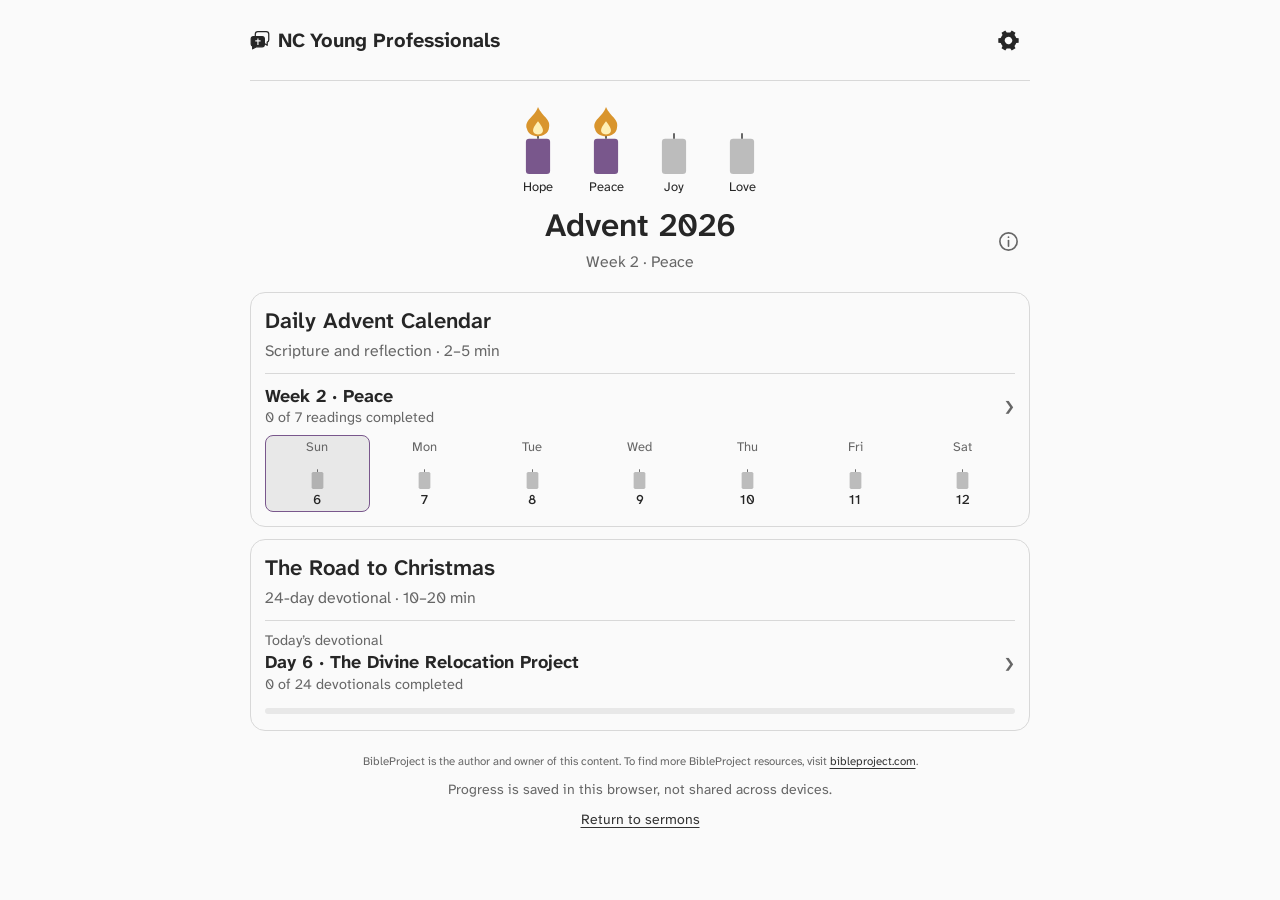
==== commit 656736be: "Move Advent plan introductions into title-bar information dialog" ====
--- a/advent/index.html
+++ b/advent/index.html
@@ -1,5 +1,5 @@
 <!doctype html>
-<html lang="en"><head><meta charset="utf-8"><meta name="viewport" content="width=device-width,initial-scale=1"><meta name="theme-color" content="#fafafa"><meta name="robots" content="noindex, nofollow"><meta name="description" content="Advent reading companion for NC Young Professionals"><title>NC Young Professionals · Advent</title><link rel="icon" type="image/svg+xml" href="../favicon.svg?v=2"><link rel="stylesheet" href="../site.css?v=shared-player-1"><link rel="stylesheet" href="./season.css?v=6"><link rel="stylesheet" href="../video-player.css?v=1"></head><body><div class="shell"><header><a class="brand-home" href="../"><strong class="brand"><svg class="brand-icon" viewBox="0 0 64 64" aria-hidden="true" focusable="false">
+<html lang="en"><head><meta charset="utf-8"><meta name="viewport" content="width=device-width,initial-scale=1"><meta name="theme-color" content="#fafafa"><meta name="robots" content="noindex, nofollow"><meta name="description" content="Advent reading companion for NC Young Professionals"><title>NC Young Professionals · Advent</title><link rel="icon" type="image/svg+xml" href="../favicon.svg?v=2"><link rel="stylesheet" href="../site.css?v=shared-player-1"><link rel="stylesheet" href="./season.css?v=8"><link rel="stylesheet" href="../video-player.css?v=2"></head><body><div class="shell"><header><a class="brand-home" href="../"><strong class="brand"><svg class="brand-icon" viewBox="0 0 64 64" aria-hidden="true" focusable="false">
 
 <path d="M25 5h27a8 8 0 0 1 8 8v19a8 8 0 0 1-5 7v10l-13-8H25a8 8 0 0 1-8-8V13a8 8 0 0 1 8-8Z" fill="var(--bg)" stroke="currentColor" stroke-width="4" stroke-linejoin="round"/>
 <g transform="translate(0 3) scale(.94)">
@@ -13,4 +13,4 @@
 <div class="settings-row"><span id="size-label">Text Size</span><div class="size-options" role="group" aria-labelledby="size-label"><button id="smaller" aria-label="Decrease text size"><svg viewBox="0 0 24 24" fill="none" stroke="currentColor" stroke-width="2.4" stroke-linecap="round" aria-hidden="true"><path d="M5 12h14"/></svg></button><output id="reading-size-value" aria-live="polite">100%</output><button id="larger" aria-label="Increase text size"><svg viewBox="0 0 24 24" fill="none" stroke="currentColor" stroke-width="2.4" stroke-linecap="round" aria-hidden="true"><path d="M5 12h14M12 5v14"/></svg></button></div></div>
 <div class="settings-row"><span id="appearance-label">Appearance</span><div class="appearance-options" role="group" aria-labelledby="appearance-label"><button type="button" id="theme-light"><svg viewBox="0 0 24 24" fill="none" stroke="currentColor" stroke-width="2.4" aria-hidden="true"><circle cx="12" cy="12" r="4"/><path d="M12 1v3m0 16v3M1 12h3m16 0h3M4.2 4.2l2.1 2.1m11.4 11.4 2.1 2.1M4.2 19.8l2.1-2.1M17.7 6.3l2.1-2.1"/></svg><span>Light</span></button><button type="button" id="theme-dark"><svg viewBox="0 0 24 24" fill="none" stroke="currentColor" stroke-width="2.4" aria-hidden="true"><path d="M20.5 14.2A8.8 8.8 0 0 1 9.8 3.5a8.8 8.8 0 1 0 10.7 10.7Z"/></svg><span>Dark</span></button></div></div>
 
-</dialog><script src="../video-player.js?v=1" defer></script><script src="./season.js?v=7" defer></script></body></html>
+</dialog><script src="../video-player.js?v=2" defer></script><script src="./season.js?v=11" defer></script></body></html>
--- a/advent/season.css
+++ b/advent/season.css
@@ -13,8 +13,6 @@
 .season .resource-count{display:block;font-size:.8em}
 .season .resource-chevron{font-size:1.7em;line-height:1;color:var(--muted)}
 .season .compact-card progress{margin:7px 0 2px}
-.season .plan-introductions{padding:8px 0}
-.season .plan-introductions h3:not(:first-child){margin-top:1.1em}
 .season .weekly-title{font-size:1.45em}
 .season .week-tabs{display:grid;grid-template-columns:repeat(4,minmax(0,1fr));gap:5px;margin:14px 0}
 .season .week-tabs a{display:flex;flex-direction:column;justify-content:center;align-items:center;min-width:0;min-height:53px;padding:7px 2px;line-height:1.25;text-decoration:none;color:var(--text);border:1px solid var(--line);border-radius:8px;text-align:center;overflow-wrap:anywhere}
@@ -81,21 +79,41 @@
 .season #journey-panel{border:1px solid var(--line);border-radius:12px;margin:10px 0;padding:9px 5px 7px}
 .season #journey-panel[hidden]{display:none}
 .season .journey-endpoints{display:flex;justify-content:space-between;color:var(--muted);font-size:.73em;padding:0 5px 4px}
-.season .journey-map{position:relative;display:grid;grid-template-columns:repeat(6,minmax(0,1fr));grid-template-rows:repeat(4,minmax(58px,auto));gap:4px 2px;padding:0}
+.season .journey-map{position:relative;display:grid;grid-template-columns:repeat(6,minmax(0,1fr));grid-template-rows:repeat(4,minmax(60px,auto));gap:4px 2px;padding-inline:clamp(12px,2.5vw,18px)}
 .season .journey-path{position:absolute;inset:0;width:100%;height:100%;color:var(--muted);opacity:.55;pointer-events:none}
-.season .journey-map .road-marker{z-index:1;justify-self:center;width:min(100%,54px);padding:2px 0}
+/* The full cell is tappable; only its narrower inner mask covers the dashed path.
+   This guarantees visible connectors even when six cells fill a small screen. */
+.season .journey-map .road-marker{z-index:1;isolation:isolate;justify-self:stretch;width:100%;padding:2px 0;background:transparent;border-color:transparent;box-shadow:none}
+.season .journey-map .road-marker::before{content:"";position:absolute;z-index:-1;inset-block:0;left:50%;transform:translateX(-50%);width:min(54px,calc(100% - 14px));border-radius:8px;background:var(--bg);pointer-events:none}
+.season .journey-map .road-marker[aria-current=page]::before{background:var(--selected);box-shadow:inset 0 0 0 2px var(--purple)}
+.season .journey-map .road-marker:hover::before{background:var(--selected)}
+.season .journey-map .road-marker svg{width:min(35px,calc(100% - 6px))}
+.season .journey-map .road-marker .bethlehem-art{width:min(35px,calc(100% - 6px))}
+.season .journey-map .road-marker:focus-visible{outline-offset:-1px}
 .season .road-heading{display:flex;align-items:flex-start;justify-content:space-between;gap:8px;border-top:1px solid var(--line);padding:12px 0 15px}
 .season .road-heading-copy{min-width:0}
 .season .road-heading-copy p{margin:0 0 4px}
 .season .road-heading h2{font-size:1.38em;overflow-wrap:break-word}
 .season .road-bottom-nav{margin-top:16px}
-@media(max-width:360px){.season .road-strip .road-marker{flex-basis:44px}.season .road-arrow{flex-basis:24px}.season .journey-map{gap:3px 0}.season .journey-map .road-marker svg{width:29px}}
+@media(max-width:360px){.season .road-strip .road-marker{flex-basis:44px}.season .road-arrow{flex-basis:24px}}
 @media(prefers-reduced-motion:no-preference){.season .road-marker .stone-shape,.season .road-marker .bethlehem-shape{transition:fill .2s,stroke .2s}}
 
-/* Reserve outside gutters for the serpentine turns on narrow screens. */
-@media(max-width:540px){
-  .season .journey-map{padding-inline:15px;gap:4px 1px}
-  .season .journey-map .road-marker{width:100%;min-height:60px}
-  .season .journey-map .road-marker svg{width:min(29px,100%)}
-  .season .journey-path{overflow:visible}
-}
+
+/* Center the two-line Advent heading independently of the info button. */
+.season .advent-titlebar{display:grid;grid-template-columns:44px minmax(0,1fr) 44px;align-items:center;gap:4px}
+.season .advent-title-copy{grid-column:2;min-width:0}
+.season .advent-info-button{grid-column:3;display:grid;place-items:center;width:44px;height:44px;padding:0;border:0;border-radius:50%;background:transparent;color:var(--muted);cursor:pointer}
+.season .advent-info-button svg{width:23px;height:23px}
+.season .advent-info-button:hover{background:var(--selected);color:var(--text)}
+.season .advent-info-button:focus-visible,.season #advent-info-close:focus-visible{outline:2px solid var(--text);outline-offset:-3px}
+.season .advent-info-dialog{box-sizing:border-box;width:min(650px,calc(100% - 32px));max-width:100%;max-height:calc(100dvh - 32px);padding:20px 24px;border:1px solid var(--line);border-radius:16px;background:var(--bg);color:var(--text);font-family:var(--reading-font);font-size:var(--reading-size);line-height:1.55;overflow:auto;overscroll-behavior:contain;text-align:left}
+.season .advent-info-dialog::backdrop{background:#0006}
+body:has(#advent-info-dialog[open]){overflow:hidden}
+.season .advent-info-heading{position:sticky;top:-20px;z-index:1;display:flex;align-items:center;justify-content:space-between;gap:8px;background:var(--bg);padding:8px 0;border-bottom:1px solid var(--line);margin-bottom:16px}
+.season .advent-info-heading h2{font-size:1.18em}
+.season #advent-info-close{flex:0 0 44px;display:grid;place-items:center;width:44px;height:44px;padding:0;border:0;background:transparent;color:var(--text);font-size:30px;border-radius:50%;cursor:pointer}
+.season #advent-info-close:hover{background:var(--selected)}
+.season .advent-info-plan+.advent-info-plan{border-top:1px solid var(--line);margin-top:18px;padding-top:18px}
+.season .advent-info-plan h3{font-size:1.08em;margin-bottom:8px}
+.season .advent-info-content .notice{margin-top:20px}
+@media(max-width:600px){.season .advent-info-dialog{margin:auto 0 0;width:100%;max-height:90dvh;border-radius:18px 18px 0 0;padding:16px 20px max(24px,env(safe-area-inset-bottom))}.season .advent-info-heading{top:-16px}}
--- a/video-player.css
+++ b/video-player.css
@@ -11,3 +11,6 @@
 .nc-video-play-caption{position:absolute;bottom:9px;left:50%;transform:translateX(-50%);background:#000b;border-radius:5px;padding:3px 10px;white-space:nowrap;font-size:.8em}
 .nc-video-links{display:flex;flex-wrap:wrap;align-items:center;gap:5px;font-size:.83em;padding:8px 0 2px;line-height:1.45}
 .nc-video-links a{display:inline-block;padding:4px 0}
+
+/* Mux uses the same facade with a neutral, non-YouTube play control. */
+.nc-video-player[data-nc-provider=mux] .nc-video-play-icon{background:#303030e8;border-radius:50%;width:52px;height:52px}
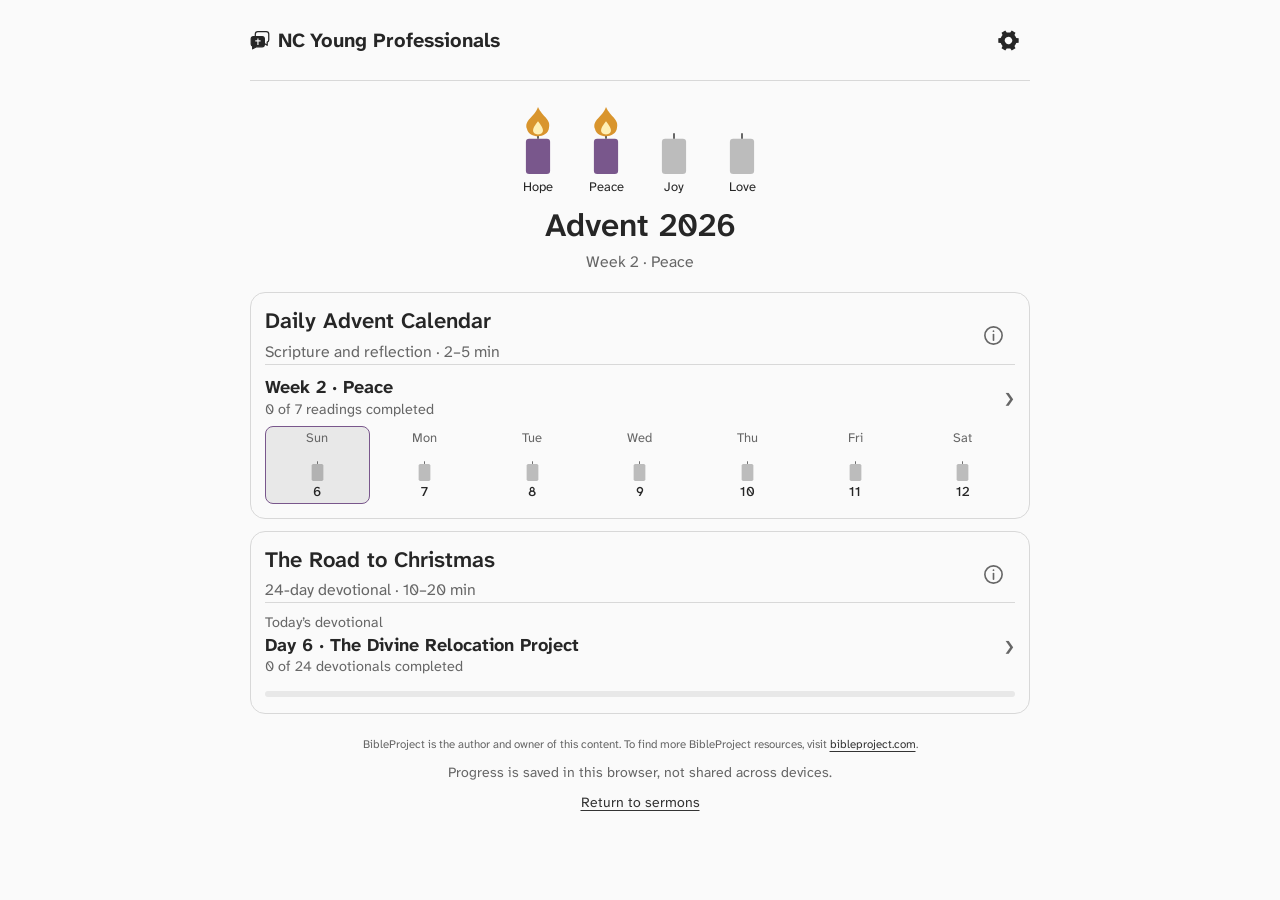
==== commit a32ba111: "Place separate reading-plan information icons on Advent resource cards" ====
--- a/advent/index.html
+++ b/advent/index.html
@@ -1,5 +1,5 @@
 <!doctype html>
-<html lang="en"><head><meta charset="utf-8"><meta name="viewport" content="width=device-width,initial-scale=1"><meta name="theme-color" content="#fafafa"><meta name="robots" content="noindex, nofollow"><meta name="description" content="Advent reading companion for NC Young Professionals"><title>NC Young Professionals · Advent</title><link rel="icon" type="image/svg+xml" href="../favicon.svg?v=2"><link rel="stylesheet" href="../site.css?v=shared-player-1"><link rel="stylesheet" href="./season.css?v=8"><link rel="stylesheet" href="../video-player.css?v=2"></head><body><div class="shell"><header><a class="brand-home" href="../"><strong class="brand"><svg class="brand-icon" viewBox="0 0 64 64" aria-hidden="true" focusable="false">
+<html lang="en"><head><meta charset="utf-8"><meta name="viewport" content="width=device-width,initial-scale=1"><meta name="theme-color" content="#fafafa"><meta name="robots" content="noindex, nofollow"><meta name="description" content="Advent reading companion for NC Young Professionals"><title>NC Young Professionals · Advent</title><link rel="icon" type="image/svg+xml" href="../favicon.svg?v=2"><link rel="stylesheet" href="../site.css?v=shared-player-1"><link rel="stylesheet" href="./season.css?v=9"><link rel="stylesheet" href="../video-player.css?v=2"></head><body><div class="shell"><header><a class="brand-home" href="../"><strong class="brand"><svg class="brand-icon" viewBox="0 0 64 64" aria-hidden="true" focusable="false">
 
 <path d="M25 5h27a8 8 0 0 1 8 8v19a8 8 0 0 1-5 7v10l-13-8H25a8 8 0 0 1-8-8V13a8 8 0 0 1 8-8Z" fill="var(--bg)" stroke="currentColor" stroke-width="4" stroke-linejoin="round"/>
 <g transform="translate(0 3) scale(.94)">
@@ -13,4 +13,4 @@
 <div class="settings-row"><span id="size-label">Text Size</span><div class="size-options" role="group" aria-labelledby="size-label"><button id="smaller" aria-label="Decrease text size"><svg viewBox="0 0 24 24" fill="none" stroke="currentColor" stroke-width="2.4" stroke-linecap="round" aria-hidden="true"><path d="M5 12h14"/></svg></button><output id="reading-size-value" aria-live="polite">100%</output><button id="larger" aria-label="Increase text size"><svg viewBox="0 0 24 24" fill="none" stroke="currentColor" stroke-width="2.4" stroke-linecap="round" aria-hidden="true"><path d="M5 12h14M12 5v14"/></svg></button></div></div>
 <div class="settings-row"><span id="appearance-label">Appearance</span><div class="appearance-options" role="group" aria-labelledby="appearance-label"><button type="button" id="theme-light"><svg viewBox="0 0 24 24" fill="none" stroke="currentColor" stroke-width="2.4" aria-hidden="true"><circle cx="12" cy="12" r="4"/><path d="M12 1v3m0 16v3M1 12h3m16 0h3M4.2 4.2l2.1 2.1m11.4 11.4 2.1 2.1M4.2 19.8l2.1-2.1M17.7 6.3l2.1-2.1"/></svg><span>Light</span></button><button type="button" id="theme-dark"><svg viewBox="0 0 24 24" fill="none" stroke="currentColor" stroke-width="2.4" aria-hidden="true"><path d="M20.5 14.2A8.8 8.8 0 0 1 9.8 3.5a8.8 8.8 0 1 0 10.7 10.7Z"/></svg><span>Dark</span></button></div></div>
 
-</dialog><script src="../video-player.js?v=2" defer></script><script src="./season.js?v=11" defer></script></body></html>
+</dialog><script src="../video-player.js?v=2" defer></script><script src="./season.js?v=12" defer></script></body></html>
--- a/advent/season.css
+++ b/advent/season.css
@@ -99,10 +99,11 @@
 @media(prefers-reduced-motion:no-preference){.season .road-marker .stone-shape,.season .road-marker .bethlehem-shape{transition:fill .2s,stroke .2s}}
 
 
-/* Center the two-line Advent heading independently of the info button. */
-.season .advent-titlebar{display:grid;grid-template-columns:44px minmax(0,1fr) 44px;align-items:center;gap:4px}
-.season .advent-title-copy{grid-column:2;min-width:0}
-.season .advent-info-button{grid-column:3;display:grid;place-items:center;width:44px;height:44px;padding:0;border:0;border-radius:50%;background:transparent;color:var(--muted);cursor:pointer}
+/* Each resource card has its own vertically centered information button. */
+.season .advent-resource-heading{display:grid;grid-template-columns:minmax(0,1fr) 44px;align-items:center;gap:8px}
+.season .advent-resource-copy{min-width:0}
+.season .advent-resource-copy .muted{margin:4px 0 0}
+.season .advent-info-button{grid-column:2;display:grid;place-items:center;width:44px;height:44px;padding:0;border:0;border-radius:50%;background:transparent;color:var(--muted);cursor:pointer}
 .season .advent-info-button svg{width:23px;height:23px}
 .season .advent-info-button:hover{background:var(--selected);color:var(--text)}
 .season .advent-info-button:focus-visible,.season #advent-info-close:focus-visible{outline:2px solid var(--text);outline-offset:-3px}
@@ -113,7 +114,5 @@
 .season .advent-info-heading h2{font-size:1.18em}
 .season #advent-info-close{flex:0 0 44px;display:grid;place-items:center;width:44px;height:44px;padding:0;border:0;background:transparent;color:var(--text);font-size:30px;border-radius:50%;cursor:pointer}
 .season #advent-info-close:hover{background:var(--selected)}
-.season .advent-info-plan+.advent-info-plan{border-top:1px solid var(--line);margin-top:18px;padding-top:18px}
-.season .advent-info-plan h3{font-size:1.08em;margin-bottom:8px}
 .season .advent-info-content .notice{margin-top:20px}
 @media(max-width:600px){.season .advent-info-dialog{margin:auto 0 0;width:100%;max-height:90dvh;border-radius:18px 18px 0 0;padding:16px 20px max(24px,env(safe-area-inset-bottom))}.season .advent-info-heading{top:-16px}}
